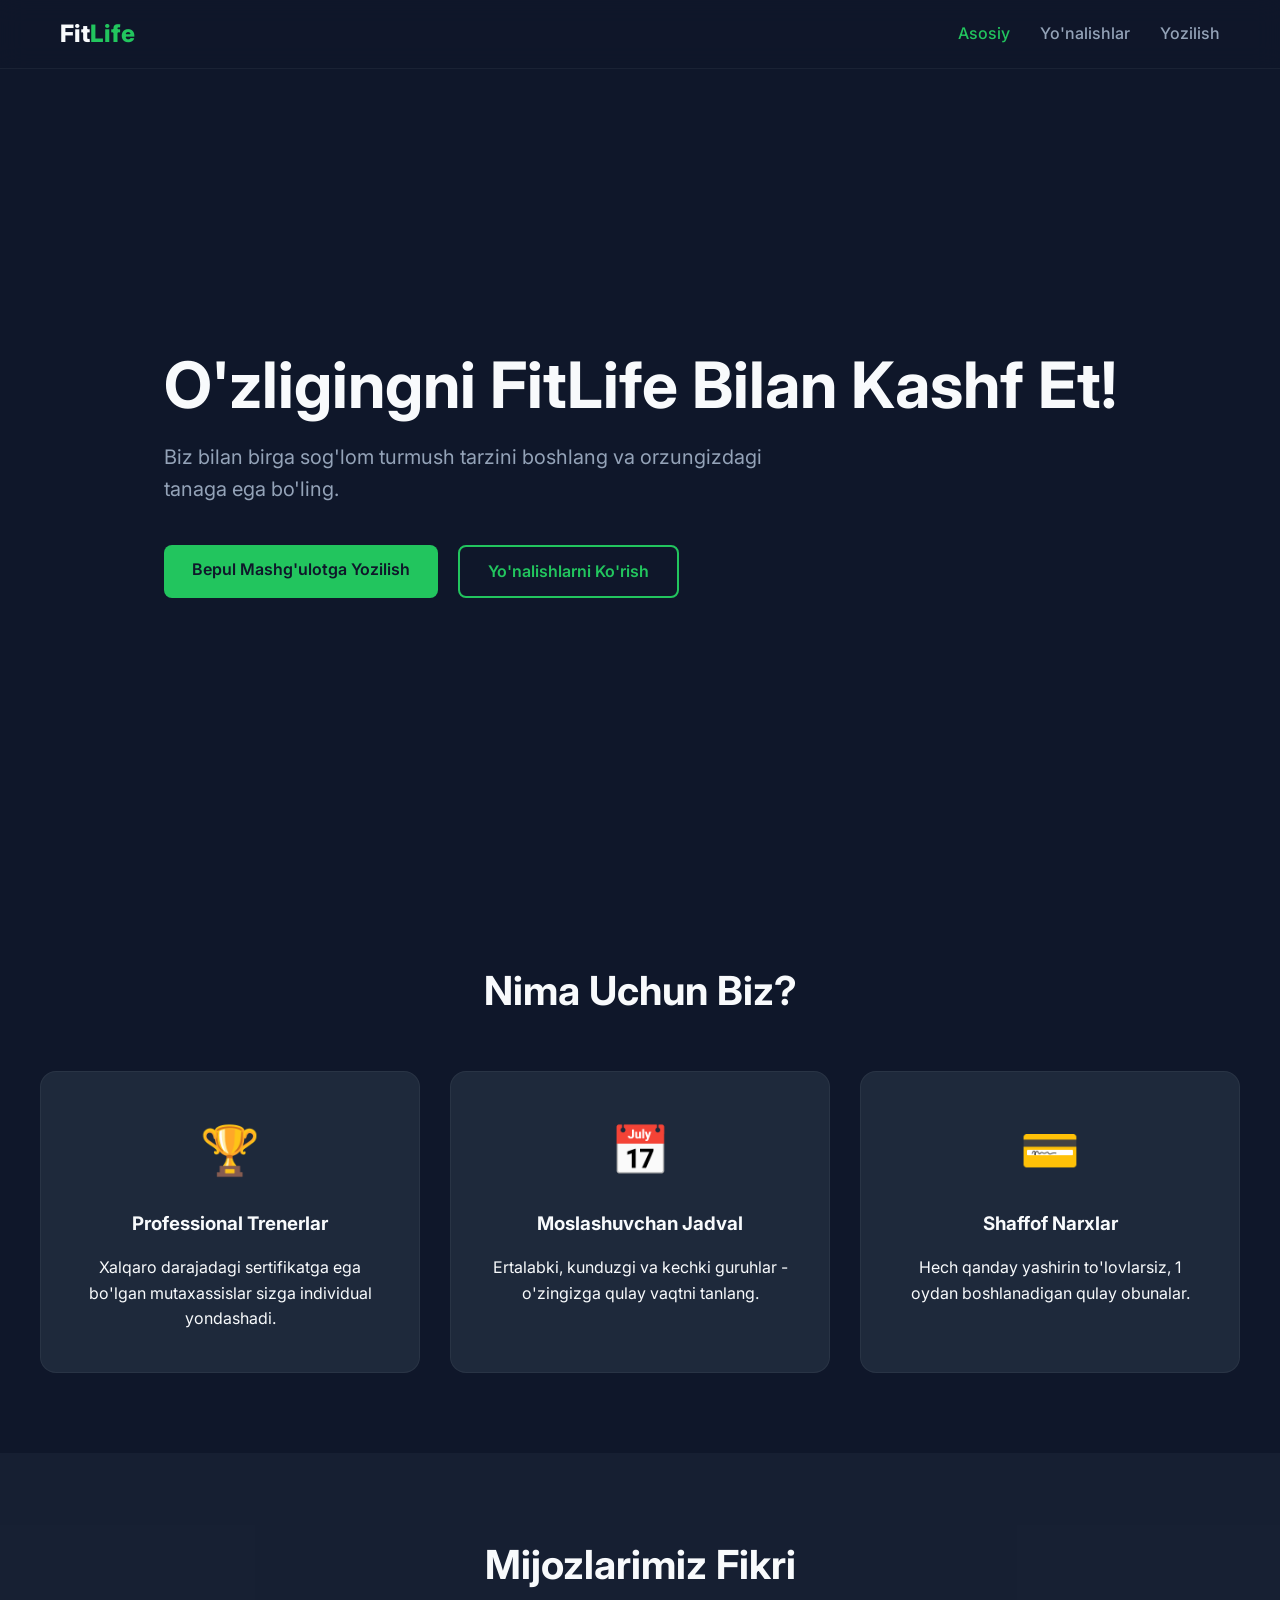
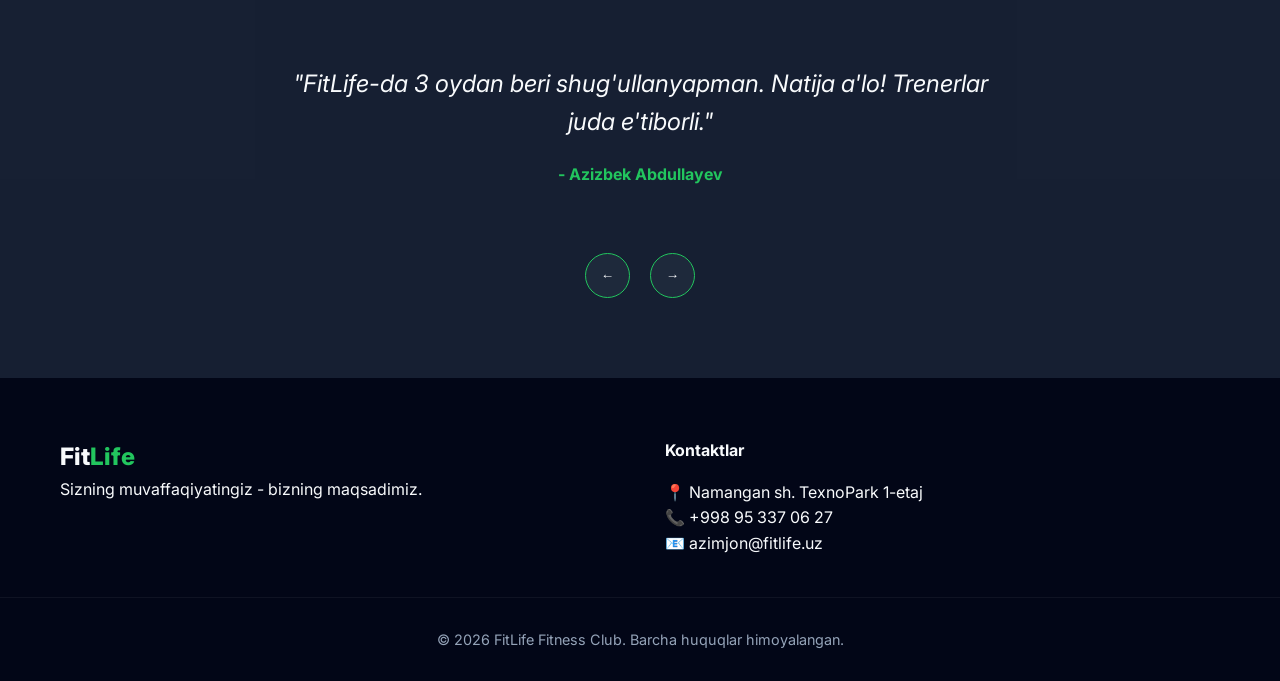
==== index.html @ 9e354eca "Initial commit: FitLife project complete" ====
<!DOCTYPE html>
<html lang="uz">
<head>
    <meta charset="UTF-8">
    <meta name="viewport" content="width=device-width, initial-scale=1.0">
    <title>FitLife | Mukammal Tana Sari Yo'l</title>
    <link rel="stylesheet" href="css/style.css">
    <link href="https://fonts.googleapis.com/css2?family=Inter:wght@300;400;600;700&display=swap" rel="stylesheet">
</head>
<body>
    <header class="header">
        <nav class="nav container">
            <a href="index.html" class="logo">Fit<span>Life</span></a>
            <ul class="nav__list">
                <li><a href="index.html" class="nav__link active">Asosiy</a></li>
                <li><a href="directions.html" class="nav__link">Yo'nalishlar</a></li>
                <li><a href="signup.html" class="nav__link">Yozilish</a></li>
            </ul>
        </nav>
    </header>

    <main>
        <!-- Hero Section -->
        <section class="hero reveal">
            <div class="container hero__content">
                <h1 class="hero__title">O'zligingni FitLife Bilan Kashf Et!</h1>
                <p class="hero__subtitle">Biz bilan birga sog'lom turmush tarzini boshlang va orzungizdagi tanaga ega bo'ling.</p>
                <div class="hero__actions">
                    <a href="signup.html" class="btn btn--primary">Bepul Mashg'ulotga Yozilish</a>
                    <a href="directions.html" class="btn btn--outline">Yo'nalishlarni Ko'rish</a>
                </div>
            </div>
        </section>

        <!-- Features Section -->
        <section class="features container py-10">
            <h2 class="section-title reveal">Nima Uchun Biz?</h2>
            <div class="features__grid">
                <div class="feature-card reveal">
                    <div class="feature-card__icon">🏆</div>
                    <h3 class="feature-card__title">Professional Trenerlar</h3>
                    <p class="feature-card__text">Xalqaro darajadagi sertifikatga ega bo'lgan mutaxassislar sizga individual yondashadi.</p>
                </div>
                <div class="feature-card reveal">
                    <div class="feature-card__icon">📅</div>
                    <h3 class="feature-card__title">Moslashuvchan Jadval</h3>
                    <p class="feature-card__text">Ertalabki, kunduzgi va kechki guruhlar - o'zingizga qulay vaqtni tanlang.</p>
                </div>
                <div class="feature-card reveal">
                    <div class="feature-card__icon">💳</div>
                    <h3 class="feature-card__title">Shaffof Narxlar</h3>
                    <p class="feature-card__text">Hech qanday yashirin to'lovlarsiz, 1 oydan boshlanadigan qulay obunalar.</p>
                </div>
            </div>
        </section>

        <!-- Reviews Slider -->
        <section class="reviews py-10">
            <div class="container reveal">
                <h2 class="section-title">Mijozlarimiz Fikri</h2>
                <div class="slider" id="reviewSlider">
                    <div class="slider__container">
                        <div class="slider__track" id="sliderTrack">
                            <div class="slide">
                                <p class="slide__text">"FitLife-da 3 oydan beri shug'ullanyapman. Natija a'lo! Trenerlar juda e'tiborli."</p>
                                <h4 class="slide__author">- Azizbek Abdullayev</h4>
                            </div>
                            <div class="slide">
                                <p class="slide__text">"Yoga darslari menga ichki xotirjamlik va tana moslashuvchanligini berdi. Rahmat!"</p>
                                <h4 class="slide__author">- Malika Sobirova</h4>
                            </div>
                            <div class="slide">
                                <p class="slide__text">"Zamonaviy trenajyorlar va doimo toza zal. Toshkentdagi eng yaxshi klub!"</p>
                                <h4 class="slide__author">- Jasur Toshpo'latov</h4>
                            </div>
                        </div>
                    </div>
                    <div class="slider__nav">
                        <button class="slider__btn" id="prevBtn">&larr;</button>
                        <button class="slider__btn" id="nextBtn">&rarr;</button>
                    </div>
                </div>
            </div>
        </section>
    </main>

    <footer class="footer">
        <div class="container footer__grid">
            <div class="footer__info">
                <div class="logo">Fit<span>Life</span></div>
                <p>Sizning muvaffaqiyatingiz - bizning maqsadimiz.</p>
            </div>
            <div class="footer__contacts">
                <h4>Kontaktlar</h4>
                <p>📍 Namangan sh. TexnoPark 1-etaj</p>
                <p>📞 +998 95 337 06 27</p>
                <p>📧 azimjon@fitlife.uz</p>
            </div>
        </div>
        <div class="footer__bottom">
            <p>&copy; 2026 FitLife Fitness Club. Barcha huquqlar himoyalangan.</p>
        </div>
    </footer>

    <script src="js/animations.js"></script>
    <script src="js/slider.js"></script>
</body>
</html>
---- css/style.css ----
:root {
    --primary: #22c55e;
    --primary-hover: #16a34a;
    --dark-bg: #0f172a;
    --card-bg: #1e293b;
    --text-white: #f8fafc;
    --text-gray: #94a3b8;
    --error: #ef4444;
    --transition: all 0.3s cubic-bezier(0.4, 0, 0.2, 1);
}

/* Reset & Global */
* {
    margin: 0;
    padding: 0;
    box-sizing: border-box;
}

body {
    font-family: 'Inter', sans-serif;
    background-color: var(--dark-bg);
    color: var(--text-white);
    line-height: 1.6;
    overflow-x: hidden;
}

.container {
    max-width: 1200px;
    margin: 0 auto;
    padding: 0 20px;
}

.py-10 { padding: 80px 0; }
.hidden { display: none !important; }

/* Typography */
h1, h2, h3, h4 {
    font-weight: 700;
    margin-bottom: 1rem;
}

.section-title {
    text-align: center;
    font-size: 2.5rem;
    margin-bottom: 3rem;
}

/* Buttons */
.btn {
    padding: 12px 28px;
    border-radius: 8px;
    text-decoration: none;
    font-weight: 600;
    transition: var(--transition);
    cursor: pointer;
    display: inline-block;
    border: none;
    font-size: 1rem;
}

.btn--primary {
    background-color: var(--primary);
    color: var(--dark-bg);
}

.btn--primary:hover {
    background-color: var(--primary-hover);
    transform: translateY(-2px);
    box-shadow: 0 10px 15px -3px rgba(34, 197, 94, 0.3);
}

.btn--outline {
    background-color: transparent;
    border: 2px solid var(--primary);
    color: var(--primary);
}

.btn--outline:hover {
    background-color: var(--primary);
    color: var(--dark-bg);
}

.btn--block { width: 100%; }

/* Header & Nav */
.header {
    background-color: rgba(15, 23, 42, 0.8);
    backdrop-filter: blur(12px);
    position: sticky;
    top: 0;
    z-index: 1000;
    padding: 15px 0;
    border-bottom: 1px solid rgba(255,255,255,0.05);
}

.nav {
    display: flex;
    justify-content: space-between;
    align-items: center;
}

.logo {
    font-size: 24px;
    font-weight: 800;
    text-decoration: none;
    color: var(--text-white);
}

.logo span { color: var(--primary); }

.nav__list {
    display: flex;
    list-style: none;
    gap: 30px;
}

.nav__link {
    text-decoration: none;
    color: var(--text-gray);
    font-weight: 500;
    transition: var(--transition);
}

.nav__link:hover, .nav__link.active {
    color: var(--primary);
}

/* Hero */
.hero {
    height: 90vh;
    display: flex;
    align-items: center;
    background: linear-gradient(rgba(15, 23, 42, 0.7), rgba(15, 23, 42, 0.7)), url('https://images.unsplash.com/photo-1534438327276-14e5300c3a48?auto=format&fit=crop&w=1920');
    background-size: cover;
    background-position: center;
}

.hero__title {
    font-size: 4rem;
    line-height: 1.1;
    margin-bottom: 20px;
}

.hero__subtitle {
    font-size: 1.25rem;
    color: var(--text-gray);
    max-width: 600px;
    margin-bottom: 40px;
}

.hero__actions {
    display: flex;
    gap: 20px;
}

/* Features */
.features__grid {
    display: grid;
    grid-template-columns: repeat(auto-fit, minmax(300px, 1fr));
    gap: 30px;
}

.feature-card {
    background-color: var(--card-bg);
    padding: 40px;
    border-radius: 16px;
    text-align: center;
    transition: var(--transition);
    border: 1px solid rgba(255,255,255,0.05);
}

.feature-card:hover {
    transform: translateY(-10px);
    border-color: var(--primary);
}

.feature-card__icon {
    font-size: 3rem;
    margin-bottom: 20px;
}

/* Slider */
.reviews { background-color: rgba(30, 41, 59, 0.5); }

.slider {
    position: relative;
    max-width: 800px;
    margin: 0 auto;
}

.slider__container {
    overflow: hidden;
    padding: 20px 0;
}

.slider__track {
    display: flex;
    transition: transform 0.5s ease;
}

.slide {
    min-width: 100%;
    text-align: center;
    padding: 0 40px;
}

.slide__text {
    font-size: 1.5rem;
    font-style: italic;
    margin-bottom: 20px;
}

.slide__author { color: var(--primary); }

.slider__nav {
    display: flex;
    justify-content: center;
    gap: 20px;
    margin-top: 30px;
}

.slider__btn {
    background: var(--card-bg);
    color: var(--text-white);
    border: 1px solid var(--primary);
    width: 45px;
    height: 45px;
    border-radius: 50%;
    cursor: pointer;
    transition: var(--transition);
}

.slider__btn:hover {
    background: var(--primary);
    color: var(--dark-bg);
}

/* Directions Page */
.directions-grid {
    display: grid;
    grid-template-columns: repeat(auto-fit, minmax(280px, 1fr));
    gap: 25px;
}

.dir-card {
    background-color: var(--card-bg);
    border-radius: 16px;
    overflow: hidden;
    transition: var(--transition);
}

.dir-card:hover {
    transform: scale(1.03);
}

.dir-card__img {
    height: 200px;
    background-size: cover;
    background-position: center;
}

.dir-card__content { padding: 25px; }

.dir-card__price {
    display: block;
    margin-top: 15px;
    color: var(--primary);
    font-weight: 700;
}

/* Calculator */
.calculator {
    background-color: var(--card-bg);
    padding: 50px;
    border-radius: 20px;
    border: 1px solid var(--primary);
}

.calculator__grid {
    display: grid;
    grid-template-columns: repeat(auto-fit, minmax(200px, 1fr));
    gap: 30px;
    margin: 30px 0;
}

.input-group label {
    display: block;
    margin-bottom: 10px;
    color: var(--text-gray);
}

.calc-input {
    width: 100%;
    padding: 12px;
    background: var(--dark-bg);
    border: 1px solid var(--text-gray);
    color: white;
    border-radius: 8px;
}

.calculator__result {
    text-align: center;
    padding-top: 30px;
    border-top: 1px solid rgba(255,255,255,0.1);
}

.calculator__result h2 {
    color: var(--primary);
    font-size: 2.5rem;
}

/* Form Styles */
.form-wrapper {
    max-width: 600px;
    margin: 0 auto;
    background: var(--card-bg);
    padding: 50px;
    border-radius: 20px;
}

.form-group { margin-bottom: 25px; }
.form-group label { display: block; margin-bottom: 8px; }

.form-group input[type="text"],
.form-group input[type="email"],
.form-group select {
    width: 100%;
    padding: 14px;
    background: var(--dark-bg);
    border: 1px solid var(--text-gray);
    color: white;
    border-radius: 8px;
}

.radio-group { display: flex; gap: 20px; margin-top: 10px; }
.checkbox-group { display: flex; align-items: center; gap: 10px; }

.error-msg {
    color: var(--error);
    font-size: 0.85rem;
    display: none;
    margin-top: 5px;
}

.input-error { border-color: var(--error) !important; }

.success-box {
    text-align: center;
    animation: fadeIn 0.5s;
}

/* Footer */
.footer {
    background-color: #020617;
    padding: 60px 0 30px;
}

.footer__grid {
    display: grid;
    grid-template-columns: repeat(auto-fit, minmax(200px, 1fr));
    gap: 50px;
    margin-bottom: 40px;
}

.footer__bottom {
    text-align: center;
    padding-top: 30px;
    border-top: 1px solid rgba(255,255,255,0.05);
    color: var(--text-gray);
    font-size: 0.9rem;
}

/* Animations */
.reveal {
    opacity: 0;
    transform: translateY(30px);
    transition: opacity 0.8s ease-out, transform 0.8s ease-out;
}

.reveal.active {
    opacity: 1;
    transform: translateY(0);
}

@keyframes fadeIn {
    from { opacity: 0; }
    to { opacity: 1; }
}

/* Responsive */
@media (max-width: 768px) {
    .hero__title { font-size: 2.5rem; }
    .hero__actions { flex-direction: column; }
    .nav__list { display: none; } /* Simplified for now */
    .calculator, .form-wrapper { padding: 30px; }
}
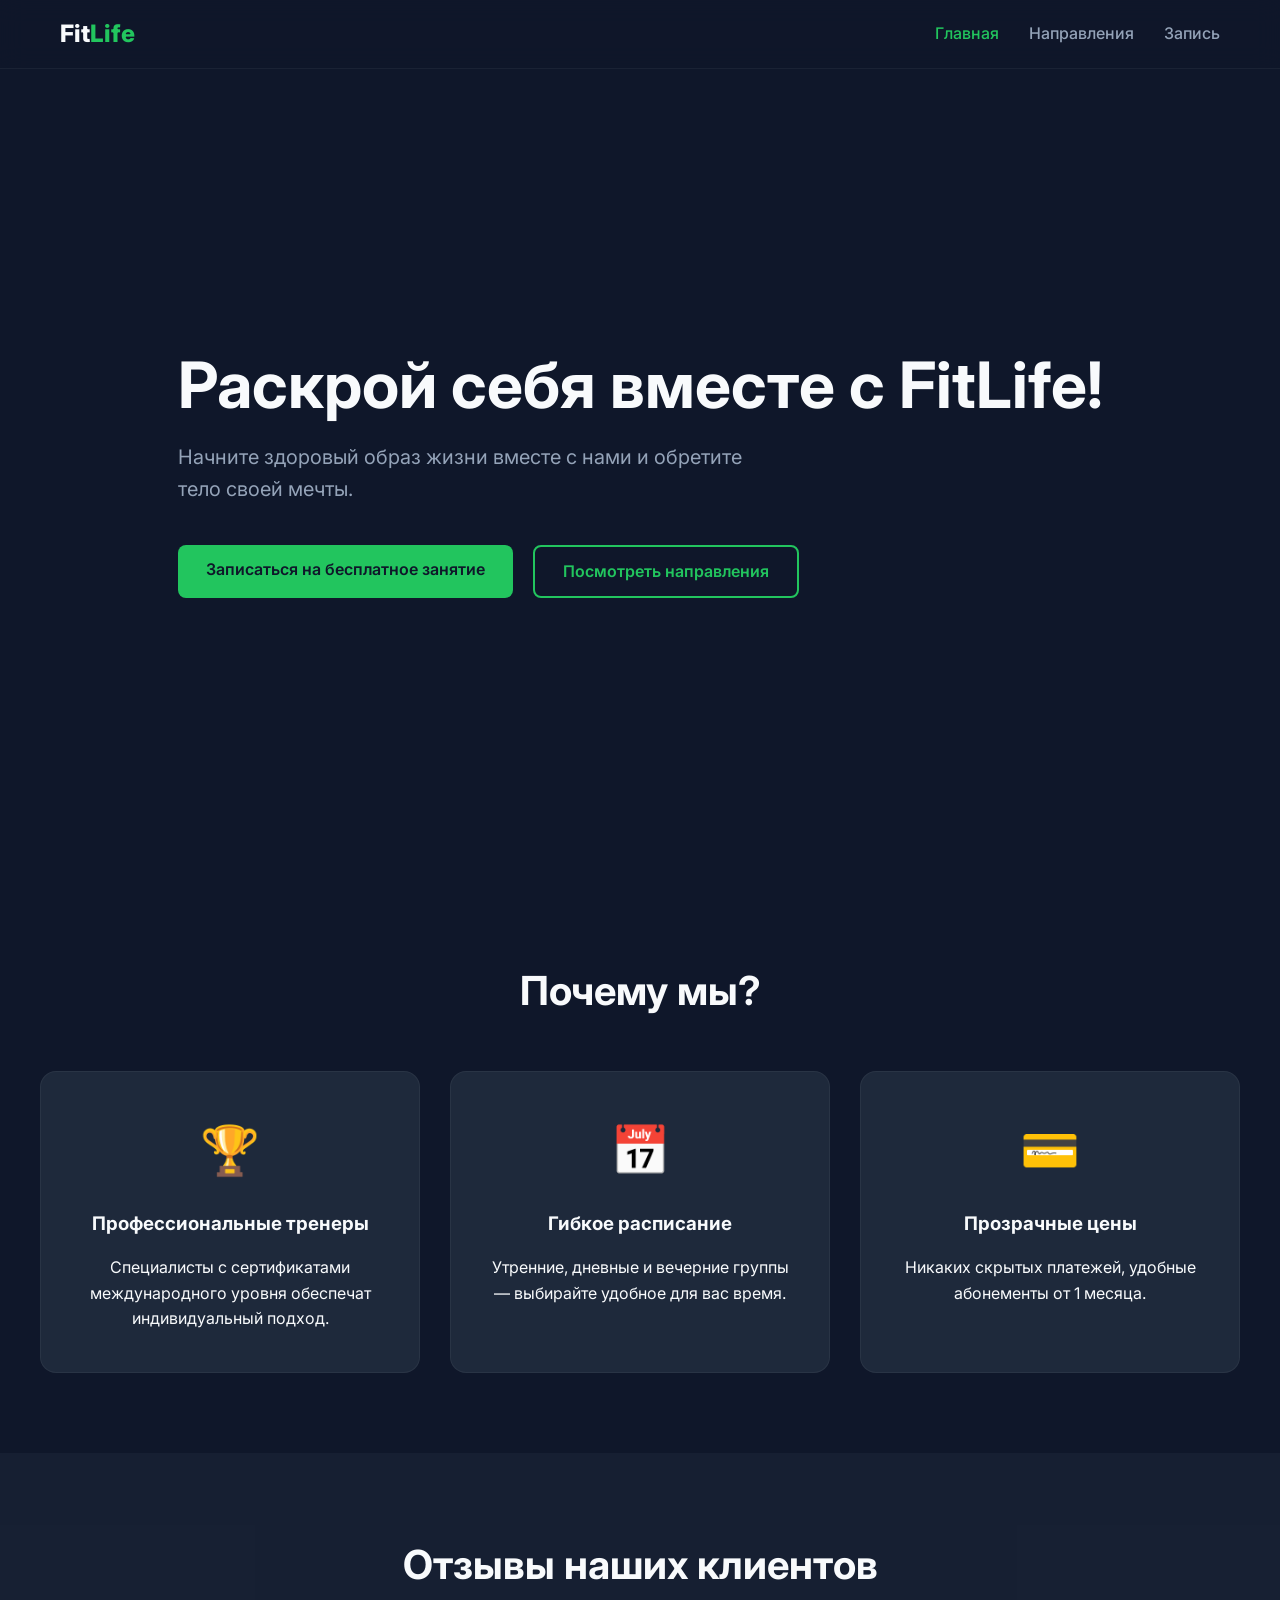
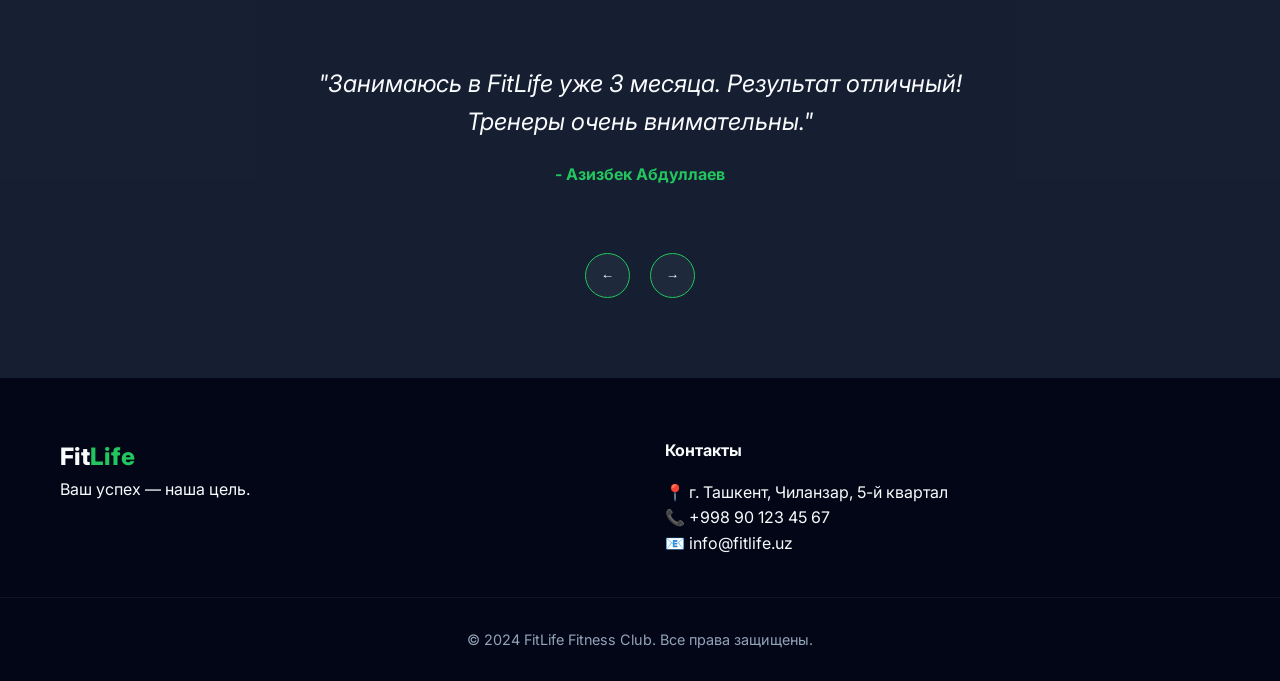
==== commit f85e63c4: "Translate project to Russian" ====
--- a/index.html
+++ b/index.html
@@ -1,9 +1,9 @@
 <!DOCTYPE html>
-<html lang="uz">
+<html lang="ru">
 <head>
     <meta charset="UTF-8">
     <meta name="viewport" content="width=device-width, initial-scale=1.0">
-    <title>FitLife | Mukammal Tana Sari Yo'l</title>
+    <title>FitLife | Путь к идеальному телу</title>
     <link rel="stylesheet" href="css/style.css">
     <link href="https://fonts.googleapis.com/css2?family=Inter:wght@300;400;600;700&display=swap" rel="stylesheet">
 </head>
@@ -12,9 +12,9 @@
         <nav class="nav container">
             <a href="index.html" class="logo">Fit<span>Life</span></a>
             <ul class="nav__list">
-                <li><a href="index.html" class="nav__link active">Asosiy</a></li>
-                <li><a href="directions.html" class="nav__link">Yo'nalishlar</a></li>
-                <li><a href="signup.html" class="nav__link">Yozilish</a></li>
+                <li><a href="index.html" class="nav__link active">Главная</a></li>
+                <li><a href="directions.html" class="nav__link">Направления</a></li>
+                <li><a href="signup.html" class="nav__link">Запись</a></li>
             </ul>
         </nav>
     </header>
@@ -23,33 +23,33 @@
         <!-- Hero Section -->
         <section class="hero reveal">
             <div class="container hero__content">
-                <h1 class="hero__title">O'zligingni FitLife Bilan Kashf Et!</h1>
-                <p class="hero__subtitle">Biz bilan birga sog'lom turmush tarzini boshlang va orzungizdagi tanaga ega bo'ling.</p>
+                <h1 class="hero__title">Раскрой себя вместе с FitLife!</h1>
+                <p class="hero__subtitle">Начните здоровый образ жизни вместе с нами и обретите тело своей мечты.</p>
                 <div class="hero__actions">
-                    <a href="signup.html" class="btn btn--primary">Bepul Mashg'ulotga Yozilish</a>
-                    <a href="directions.html" class="btn btn--outline">Yo'nalishlarni Ko'rish</a>
+                    <a href="signup.html" class="btn btn--primary">Записаться на бесплатное занятие</a>
+                    <a href="directions.html" class="btn btn--outline">Посмотреть направления</a>
                 </div>
             </div>
         </section>
 
         <!-- Features Section -->
         <section class="features container py-10">
-            <h2 class="section-title reveal">Nima Uchun Biz?</h2>
+            <h2 class="section-title reveal">Почему мы?</h2>
             <div class="features__grid">
                 <div class="feature-card reveal">
                     <div class="feature-card__icon">🏆</div>
-                    <h3 class="feature-card__title">Professional Trenerlar</h3>
-                    <p class="feature-card__text">Xalqaro darajadagi sertifikatga ega bo'lgan mutaxassislar sizga individual yondashadi.</p>
+                    <h3 class="feature-card__title">Профессиональные тренеры</h3>
+                    <p class="feature-card__text">Специалисты с сертификатами международного уровня обеспечат индивидуальный подход.</p>
                 </div>
                 <div class="feature-card reveal">
                     <div class="feature-card__icon">📅</div>
-                    <h3 class="feature-card__title">Moslashuvchan Jadval</h3>
-                    <p class="feature-card__text">Ertalabki, kunduzgi va kechki guruhlar - o'zingizga qulay vaqtni tanlang.</p>
+                    <h3 class="feature-card__title">Гибкое расписание</h3>
+                    <p class="feature-card__text">Утренние, дневные и вечерние группы — выбирайте удобное для вас время.</p>
                 </div>
                 <div class="feature-card reveal">
                     <div class="feature-card__icon">💳</div>
-                    <h3 class="feature-card__title">Shaffof Narxlar</h3>
-                    <p class="feature-card__text">Hech qanday yashirin to'lovlarsiz, 1 oydan boshlanadigan qulay obunalar.</p>
+                    <h3 class="feature-card__title">Прозрачные цены</h3>
+                    <p class="feature-card__text">Никаких скрытых платежей, удобные абонементы от 1 месяца.</p>
                 </div>
             </div>
         </section>
@@ -57,21 +57,21 @@
         <!-- Reviews Slider -->
         <section class="reviews py-10">
             <div class="container reveal">
-                <h2 class="section-title">Mijozlarimiz Fikri</h2>
+                <h2 class="section-title">Отзывы наших клиентов</h2>
                 <div class="slider" id="reviewSlider">
                     <div class="slider__container">
                         <div class="slider__track" id="sliderTrack">
                             <div class="slide">
-                                <p class="slide__text">"FitLife-da 3 oydan beri shug'ullanyapman. Natija a'lo! Trenerlar juda e'tiborli."</p>
-                                <h4 class="slide__author">- Azizbek Abdullayev</h4>
+                                <p class="slide__text">"Занимаюсь в FitLife уже 3 месяца. Результат отличный! Тренеры очень внимательны."</p>
+                                <h4 class="slide__author">- Азизбек Абдуллаев</h4>
                             </div>
                             <div class="slide">
-                                <p class="slide__text">"Yoga darslari menga ichki xotirjamlik va tana moslashuvchanligini berdi. Rahmat!"</p>
-                                <h4 class="slide__author">- Malika Sobirova</h4>
+                                <p class="slide__text">"Уроки йоги дали мне внутренний покой и гибкость тела. Спасибо!"</p>
+                                <h4 class="slide__author">- Малика Собирова</h4>
                             </div>
                             <div class="slide">
-                                <p class="slide__text">"Zamonaviy trenajyorlar va doimo toza zal. Toshkentdagi eng yaxshi klub!"</p>
-                                <h4 class="slide__author">- Jasur Toshpo'latov</h4>
+                                <p class="slide__text">"Современные тренажеры и всегда чистый зал. Лучший клуб в Ташкенте!"</p>
+                                <h4 class="slide__author">- Жасур Тошпулатов</h4>
                             </div>
                         </div>
                     </div>
@@ -88,17 +88,17 @@
         <div class="container footer__grid">
             <div class="footer__info">
                 <div class="logo">Fit<span>Life</span></div>
-                <p>Sizning muvaffaqiyatingiz - bizning maqsadimiz.</p>
+                <p>Ваш успех — наша цель.</p>
             </div>
             <div class="footer__contacts">
-                <h4>Kontaktlar</h4>
-                <p>📍 Namangan sh. TexnoPark 1-etaj</p>
-                <p>📞 +998 95 337 06 27</p>
-                <p>📧 azimjon@fitlife.uz</p>
+                <h4>Контакты</h4>
+                <p>📍 г. Ташкент, Чиланзар, 5-й квартал</p>
+                <p>📞 +998 90 123 45 67</p>
+                <p>📧 info@fitlife.uz</p>
             </div>
         </div>
         <div class="footer__bottom">
-            <p>&copy; 2026 FitLife Fitness Club. Barcha huquqlar himoyalangan.</p>
+            <p>&copy; 2024 FitLife Fitness Club. Все права защищены.</p>
         </div>
     </footer>
 
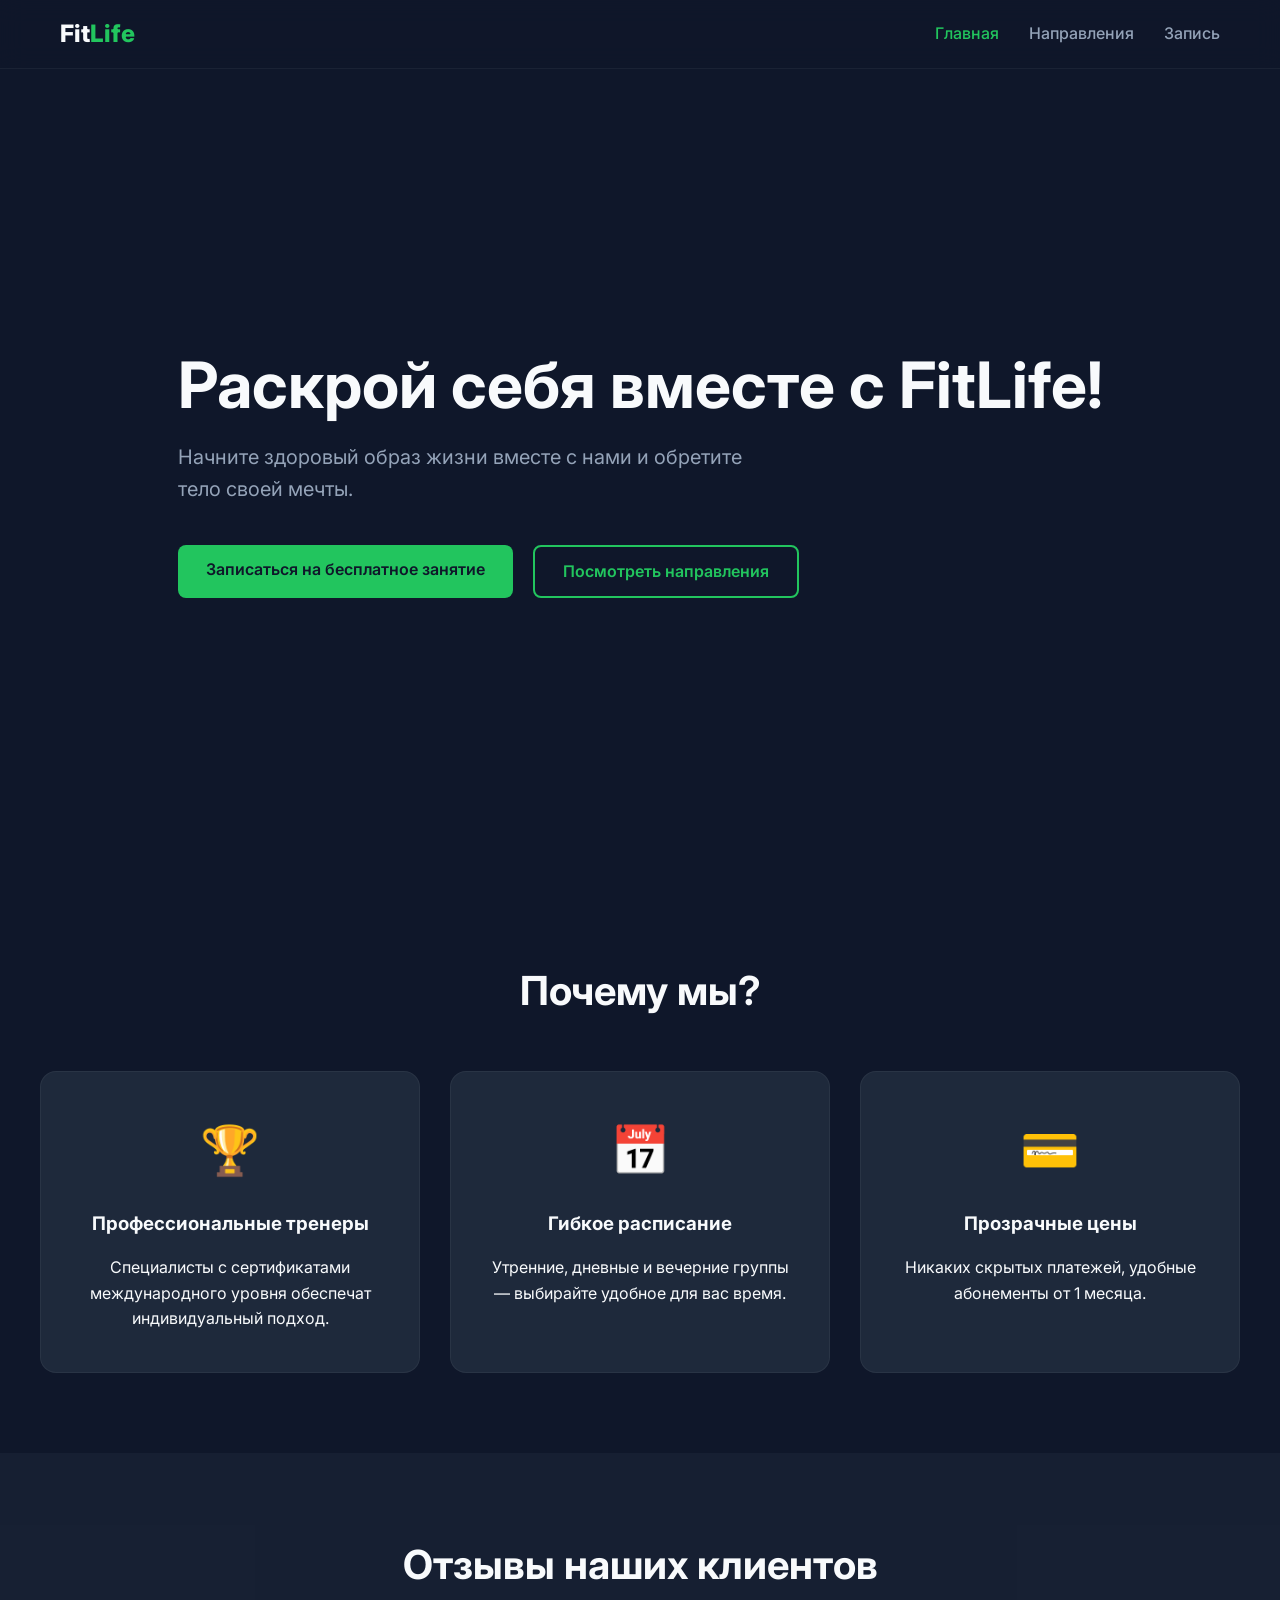
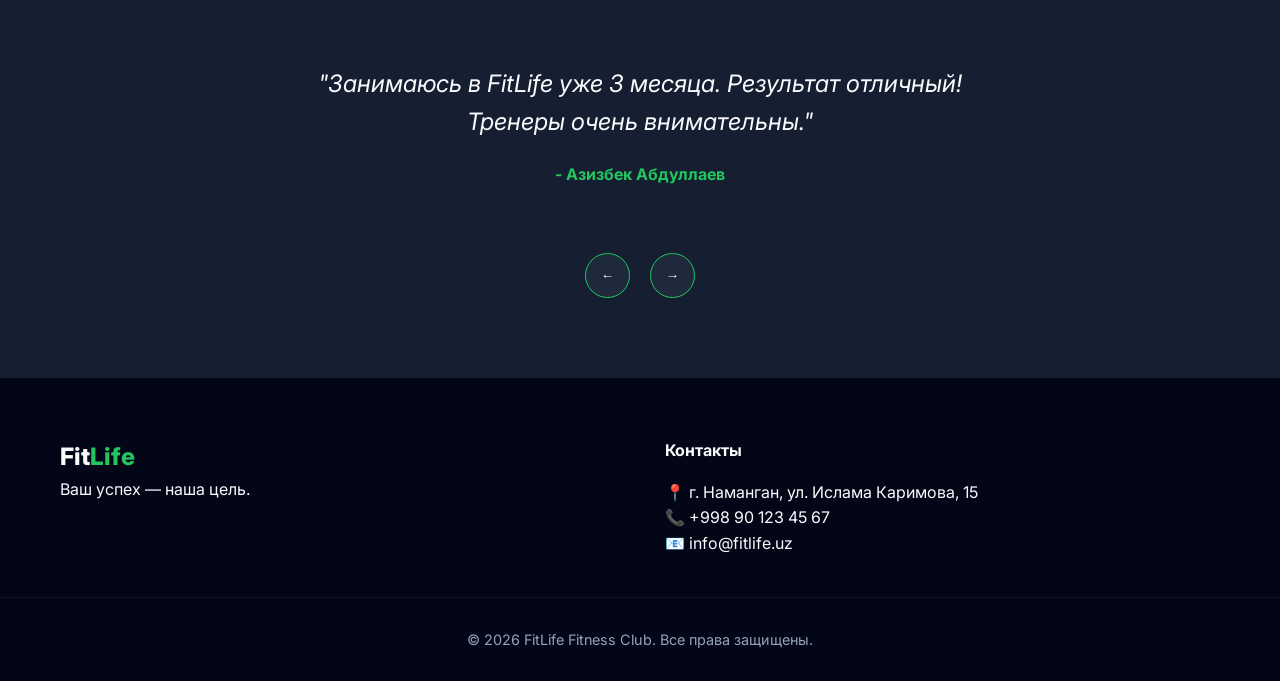
==== commit 32b72767: "feat: implement modular JS architecture, mobile menu, enhanced validation, and update location to Na" ====
--- a/index.html
+++ b/index.html
@@ -1,5 +1,6 @@
 <!DOCTYPE html>
 <html lang="ru">
+
 <head>
     <meta charset="UTF-8">
     <meta name="viewport" content="width=device-width, initial-scale=1.0">
@@ -7,6 +8,7 @@
     <link rel="stylesheet" href="css/style.css">
     <link href="https://fonts.googleapis.com/css2?family=Inter:wght@300;400;600;700&display=swap" rel="stylesheet">
 </head>
+
 <body>
     <header class="header">
         <nav class="nav container">
@@ -16,11 +18,23 @@
                 <li><a href="directions.html" class="nav__link">Направления</a></li>
                 <li><a href="signup.html" class="nav__link">Запись</a></li>
             </ul>
+            <button class="hamburger" id="hamburger" aria-label="Menu">
+                <span></span>
+                <span></span>
+                <span></span>
+            </button>
         </nav>
     </header>
 
+    <div class="nav__overlay" id="navOverlay">
+        <ul class="nav__list">
+            <li><a href="index.html" class="nav__link active">Главная</a></li>
+            <li><a href="directions.html" class="nav__link">Направления</a></li>
+            <li><a href="signup.html" class="nav__link">Запись</a></li>
+        </ul>
+    </div>
+
     <main>
-        <!-- Hero Section -->
         <section class="hero reveal">
             <div class="container hero__content">
                 <h1 class="hero__title">Раскрой себя вместе с FitLife!</h1>
@@ -32,19 +46,20 @@
             </div>
         </section>
 
-        <!-- Features Section -->
         <section class="features container py-10">
             <h2 class="section-title reveal">Почему мы?</h2>
             <div class="features__grid">
                 <div class="feature-card reveal">
                     <div class="feature-card__icon">🏆</div>
                     <h3 class="feature-card__title">Профессиональные тренеры</h3>
-                    <p class="feature-card__text">Специалисты с сертификатами международного уровня обеспечат индивидуальный подход.</p>
+                    <p class="feature-card__text">Специалисты с сертификатами международного уровня обеспечат
+                        индивидуальный подход.</p>
                 </div>
                 <div class="feature-card reveal">
                     <div class="feature-card__icon">📅</div>
                     <h3 class="feature-card__title">Гибкое расписание</h3>
-                    <p class="feature-card__text">Утренние, дневные и вечерние группы — выбирайте удобное для вас время.</p>
+                    <p class="feature-card__text">Утренние, дневные и вечерние группы — выбирайте удобное для вас время.
+                    </p>
                 </div>
                 <div class="feature-card reveal">
                     <div class="feature-card__icon">💳</div>
@@ -54,7 +69,6 @@
             </div>
         </section>
 
-        <!-- Reviews Slider -->
         <section class="reviews py-10">
             <div class="container reveal">
                 <h2 class="section-title">Отзывы наших клиентов</h2>
@@ -62,15 +76,18 @@
                     <div class="slider__container">
                         <div class="slider__track" id="sliderTrack">
                             <div class="slide">
-                                <p class="slide__text">"Занимаюсь в FitLife уже 3 месяца. Результат отличный! Тренеры очень внимательны."</p>
+                                <p class="slide__text">"Занимаюсь в FitLife уже 3 месяца. Результат отличный! Тренеры
+                                    очень внимательны."</p>
                                 <h4 class="slide__author">- Азизбек Абдуллаев</h4>
                             </div>
                             <div class="slide">
-                                <p class="slide__text">"Уроки йоги дали мне внутренний покой и гибкость тела. Спасибо!"</p>
+                                <p class="slide__text">"Уроки йоги дали мне внутренний покой и гибкость тела. Спасибо!"
+                                </p>
                                 <h4 class="slide__author">- Малика Собирова</h4>
                             </div>
                             <div class="slide">
-                                <p class="slide__text">"Современные тренажеры и всегда чистый зал. Лучший клуб в Ташкенте!"</p>
+                                <p class="slide__text">"Современные тренажеры и всегда чистый зал. Лучший клуб в
+                                    Ташкенте!"</p>
                                 <h4 class="slide__author">- Жасур Тошпулатов</h4>
                             </div>
                         </div>
@@ -92,17 +109,17 @@
             </div>
             <div class="footer__contacts">
                 <h4>Контакты</h4>
-                <p>📍 г. Ташкент, Чиланзар, 5-й квартал</p>
+                <p>📍 г. Наманган, ул. Ислама Каримова, 15</p>
                 <p>📞 +998 90 123 45 67</p>
                 <p>📧 info@fitlife.uz</p>
             </div>
         </div>
         <div class="footer__bottom">
-            <p>&copy; 2024 FitLife Fitness Club. Все права защищены.</p>
+            <p>&copy; 2026 FitLife Fitness Club. Все права защищены.</p>
         </div>
     </footer>
 
-    <script src="js/animations.js"></script>
-    <script src="js/slider.js"></script>
+    <script src="js/main.js"></script>
 </body>
-</html>
+
+</html>
--- a/css/style.css
+++ b/css/style.css
@@ -372,25 +372,133 @@
 
 /* Animations */
 .reveal {
+    transition: opacity 0.8s ease-out, transform 0.8s ease-out;
+}
+
+.reveal.active {
+    opacity: 1 !important;
+    transform: translateY(0) !important;
+}
+
+.reveal.is-hidden {
     opacity: 0;
     transform: translateY(30px);
-    transition: opacity 0.8s ease-out, transform 0.8s ease-out;
-}
-
-.reveal.active {
-    opacity: 1;
-    transform: translateY(0);
 }
 
 @keyframes fadeIn {
     from { opacity: 0; }
     to { opacity: 1; }
+}
+
+/* Hamburger Menu */
+.hamburger {
+    display: none;
+    flex-direction: column;
+    gap: 6px;
+    background: none;
+    border: none;
+    cursor: pointer;
+    z-index: 1001;
+    padding: 10px;
+}
+
+.hamburger span {
+    display: block;
+    width: 30px;
+    height: 3px;
+    background-color: var(--text-white);
+    border-radius: 3px;
+    transition: var(--transition);
+}
+
+.hamburger.active span:nth-child(1) {
+    transform: translateY(9px) rotate(45deg);
+}
+
+.hamburger.active span:nth-child(2) {
+    opacity: 0;
+}
+
+.hamburger.active span:nth-child(3) {
+    transform: translateY(-9px) rotate(-45deg);
+}
+
+.nav__overlay {
+    position: fixed;
+    top: 0;
+    left: 0;
+    width: 100%;
+    height: 100%;
+    background-color: rgba(15, 23, 42, 0.95);
+    display: flex;
+    justify-content: center;
+    align-items: center;
+    z-index: 1000;
+    opacity: 0;
+    visibility: hidden;
+    pointer-events: none;
+    transition: var(--transition);
+}
+
+.nav__overlay.active {
+    opacity: 1;
+    visibility: visible;
+    pointer-events: all;
+}
+
+.nav__overlay .nav__list {
+    display: flex;
+    flex-direction: column;
+    align-items: center;
+    gap: 40px;
+}
+
+.nav__overlay .nav__link {
+    font-size: 1.5rem;
+}
+
+/* Enhanced Validation */
+.form-group { position: relative; }
+
+.error-msg {
+    color: var(--error);
+    font-size: 0.8rem;
+    position: absolute;
+    bottom: -20px;
+    left: 0;
+    opacity: 0;
+    transform: translateY(-10px);
+    transition: var(--transition);
+    pointer-events: none;
+}
+
+.form-group.has-error .error-msg {
+    opacity: 1;
+    transform: translateY(0);
+}
+
+.form-group.has-error input,
+.form-group.has-error select {
+    border-color: var(--error);
+}
+
+.radio-group-wrapper {
+    padding: 10px;
+    border-radius: 8px;
+    transition: var(--transition);
+    border: 1px solid transparent;
+}
+
+.radio-group-wrapper.has-error {
+    border-color: var(--error);
+    background-color: rgba(239, 68, 68, 0.05);
 }
 
 /* Responsive */
 @media (max-width: 768px) {
     .hero__title { font-size: 2.5rem; }
     .hero__actions { flex-direction: column; }
-    .nav__list { display: none; } /* Simplified for now */
+    .nav__list { display: none; }
+    .hamburger { display: flex; }
     .calculator, .form-wrapper { padding: 30px; }
 }
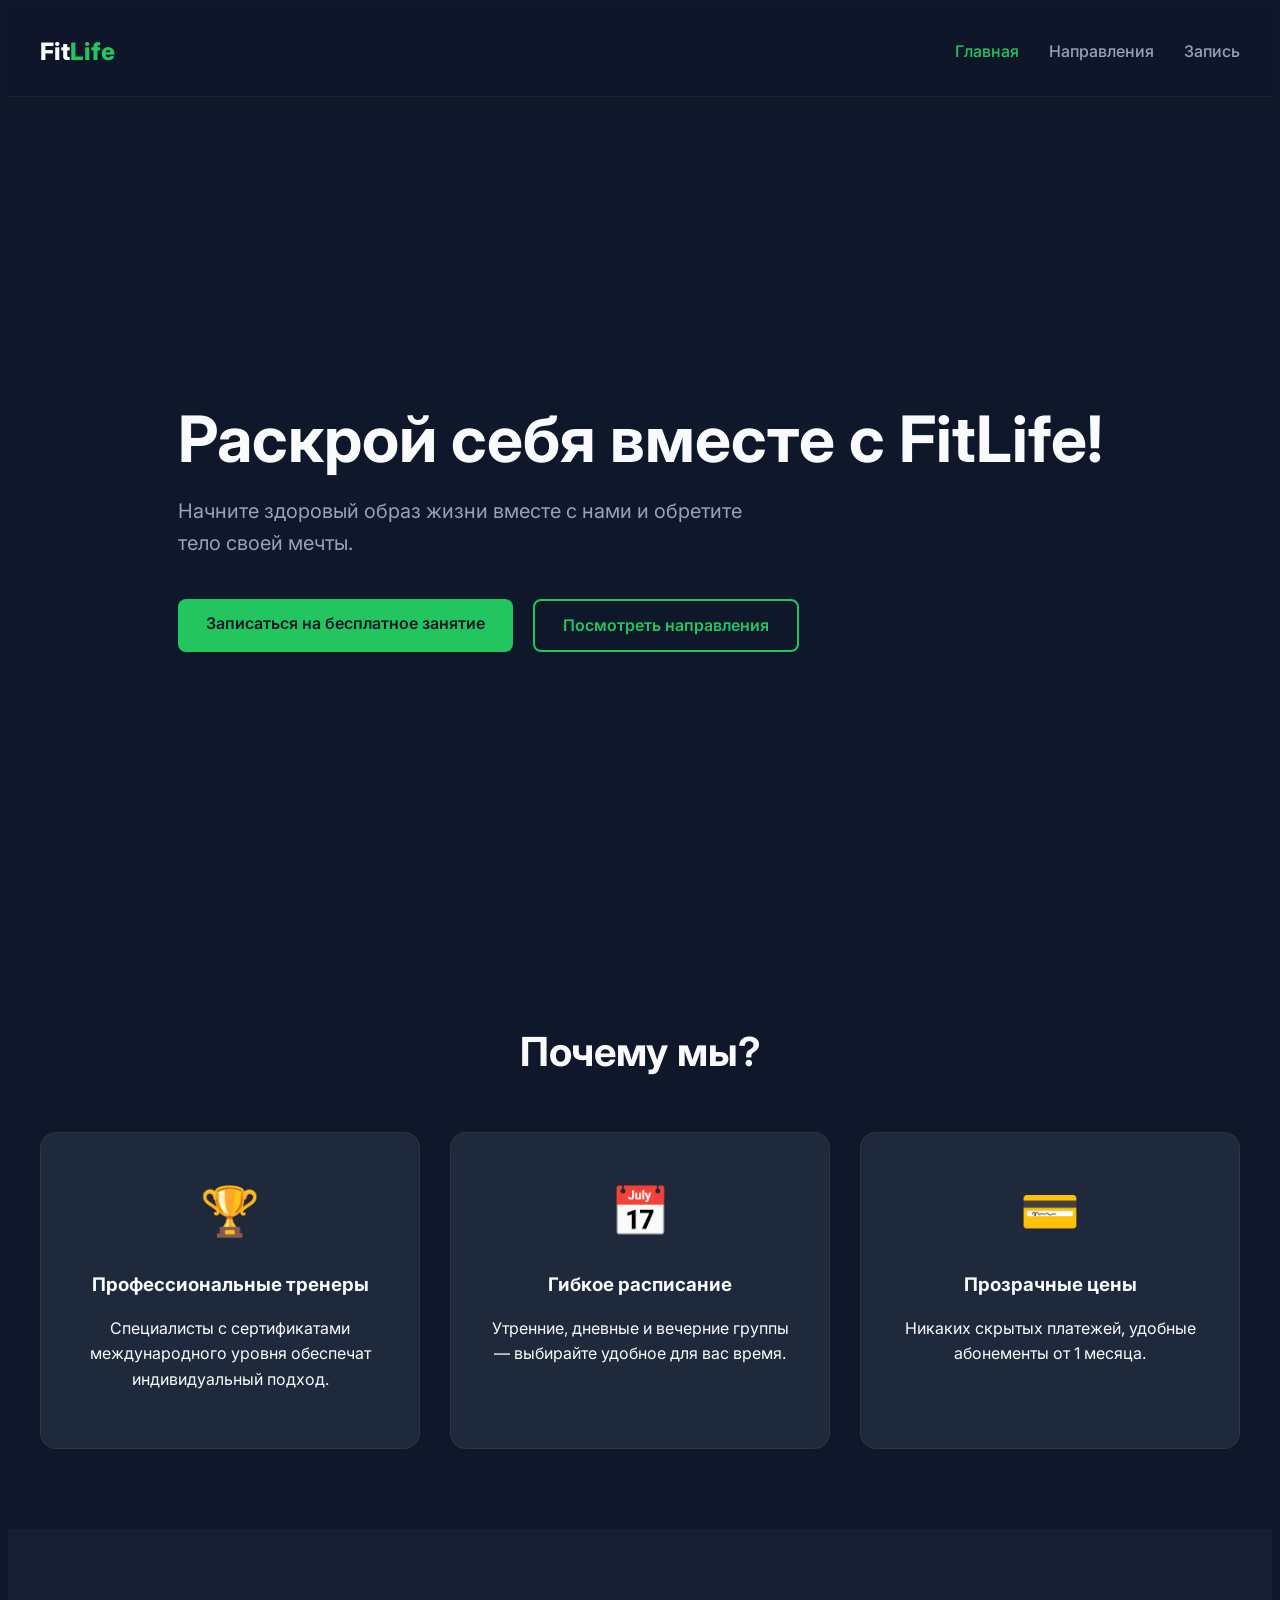
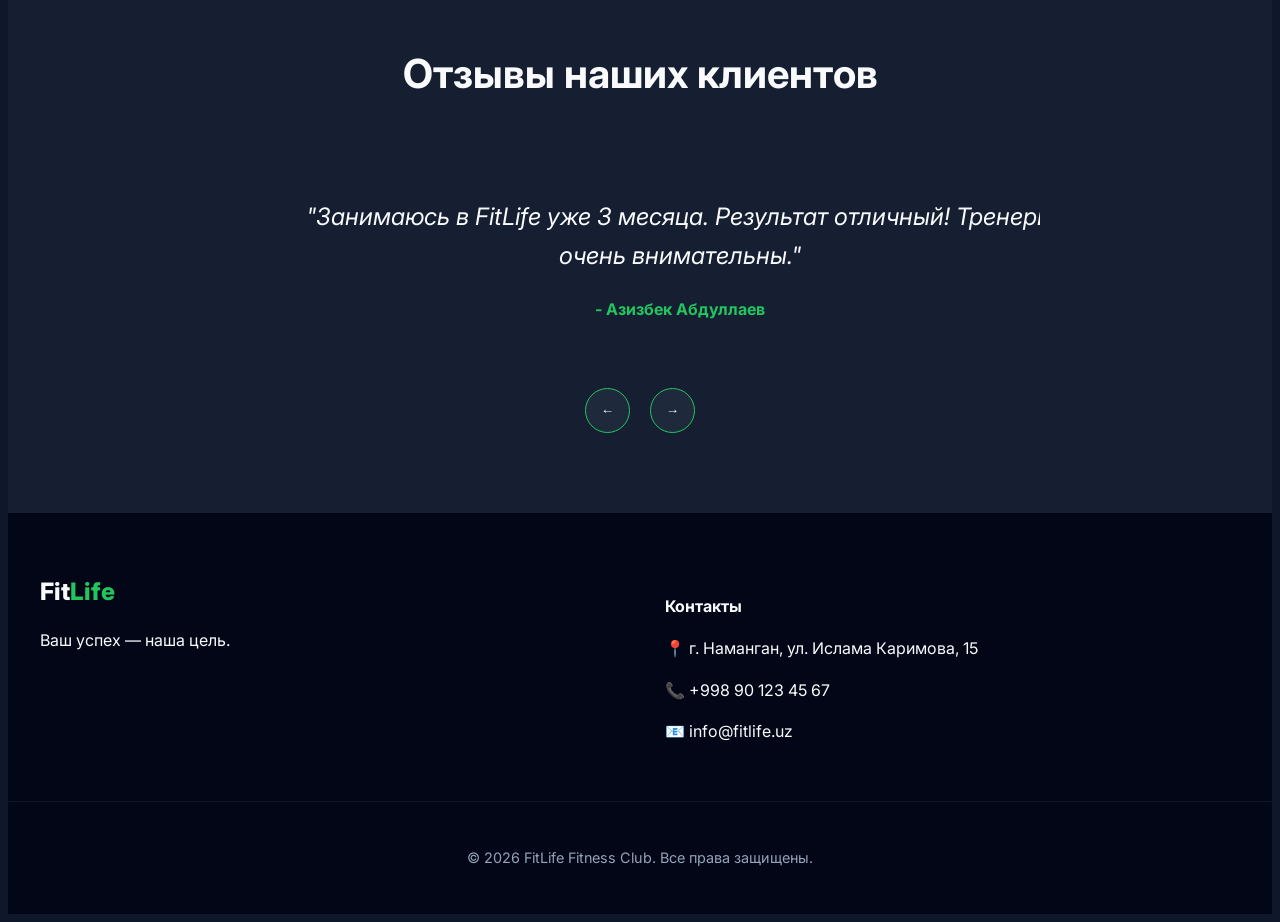
==== commit be20ce49: "feat: transform project into PWA mobile web app" ====
--- a/index.html
+++ b/index.html
@@ -3,7 +3,11 @@
 
 <head>
     <meta charset="UTF-8">
-    <meta name="viewport" content="width=device-width, initial-scale=1.0">
+    <meta name="viewport" content="width=device-width, initial-scale=1.0, maximum-scale=1.0, user-scalable=no">
+    <meta name="apple-mobile-web-app-capable" content="yes">
+    <meta name="apple-mobile-web-app-status-bar-style" content="black-translucent">
+    <link rel="manifest" href="manifest.json">
+    <link rel="apple-touch-icon" href="https://cdn-icons-png.flaticon.com/512/2964/2964514.png">
     <title>FitLife | Путь к идеальному телу</title>
     <link rel="stylesheet" href="css/style.css">
     <link href="https://fonts.googleapis.com/css2?family=Inter:wght@300;400;600;700&display=swap" rel="stylesheet">
--- a/css/style.css
+++ b/css/style.css
@@ -9,11 +9,35 @@
     --transition: all 0.3s cubic-bezier(0.4, 0, 0.2, 1);
 }
 
-/* Reset & Global */
-* {
-    margin: 0;
-    padding: 0;
-    box-sizing: border-box;
+/* Web App Enhancements */
+html {
+    scroll-behavior: smooth;
+    -webkit-tap-highlight-color: transparent;
+}
+
+body {
+    user-select: none; /* Prevent text selection like a native app */
+    -webkit-touch-callout: none;
+    overscroll-behavior-y: contain; /* Prevent bounce effect */
+}
+
+input, textarea, select {
+    user-select: text; /* Allow text input */
+}
+
+/* Safe area for modern phones with notches */
+.header {
+    padding-top: env(safe-area-inset-top, 15px);
+}
+
+.footer {
+    padding-bottom: env(safe-area-inset-bottom, 30px);
+}
+
+/* Active state for buttons to feel more responsive */
+.btn:active {
+    transform: scale(0.95);
+    opacity: 0.9;
 }
 
 body {
